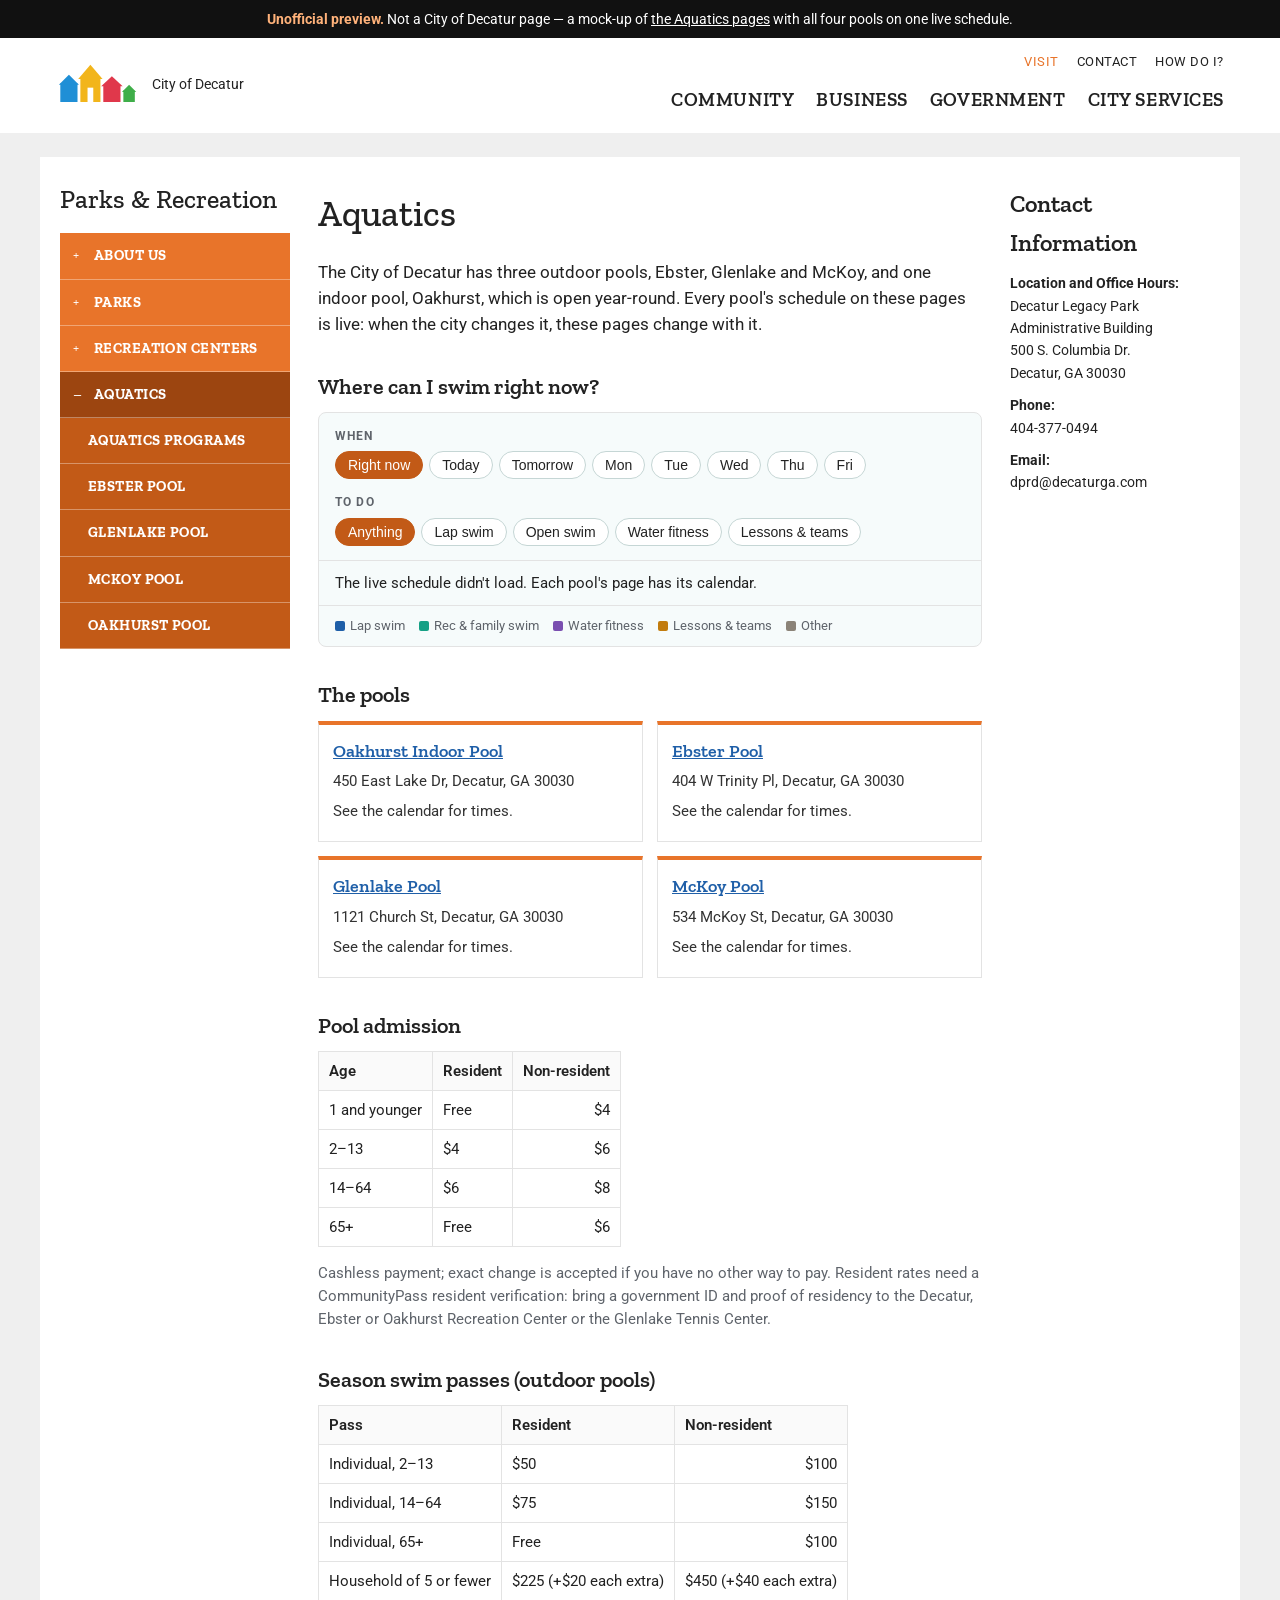
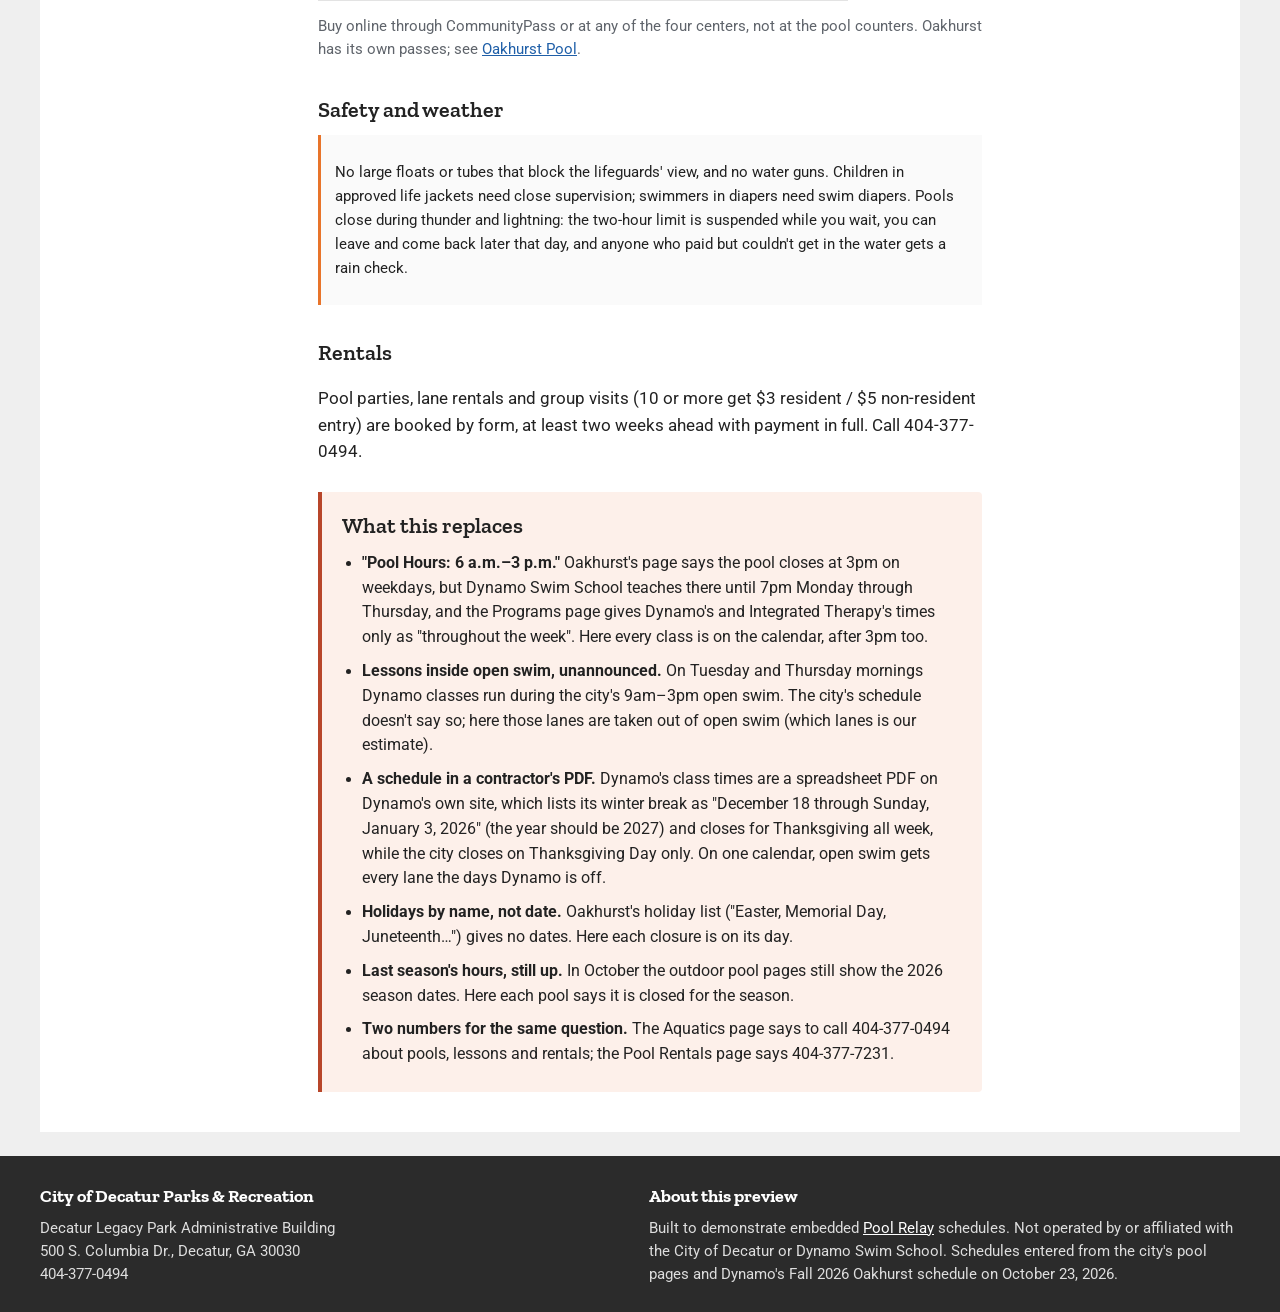
==== index.html @ ba6a2b8f "Decatur Aquatics preview: six pages on live schedules Co-Authored-By: Claude Opus 5.5 <noreply@anthr" ====
<!doctype html>
<!-- UNOFFICIAL PREVIEW. Not a City of Decatur website. A mock-up of https://www.decaturga.com/parksrec/page/aquatics
     with all four city pools on one live Pool Relay schedule. -->
<html lang="en">
<head>
<meta charset="utf-8">
<meta name="viewport" content="width=device-width, initial-scale=1">
<meta name="robots" content="noindex, nofollow">
<title>Aquatics | Decatur GA preview</title>
<link rel="preconnect" href="https://fonts.googleapis.com"><link rel="preconnect" href="https://fonts.gstatic.com" crossorigin>
<link href="https://fonts.googleapis.com/css2?family=Roboto:wght@400;500;700&family=Zilla+Slab:wght@500;600;700&display=swap" rel="stylesheet">
<link rel="stylesheet" href="style.css">
</head>
<body>
<div class="preview-note"><b>Unofficial preview.</b> Not a City of Decatur page &mdash; a mock-up of <a href="https://www.decaturga.com/parksrec/page/aquatics" target="_blank" rel="noopener noreferrer">the Aquatics pages</a> with all four pools on one live schedule.</div>
<header class="site"><div class="hdr">
  <a class="brand" href="index.html"><svg viewBox="0 0 120 70" role="img" aria-label="City of Decatur"><rect x="6" y="34" width="24" height="26" fill="#1f8fd6"/><path d="M4 36 18 22 32 36z" fill="#1f8fd6"/>
<rect x="34" y="26" width="28" height="34" fill="#f2b51b"/><path d="M31 28 48 8 65 28z" fill="#f2b51b"/><rect x="44" y="40" width="8" height="20" fill="#fff"/>
<rect x="66" y="36" width="24" height="24" fill="#e0384b"/><path d="M63 38 78 24 93 38z" fill="#e0384b"/><rect x="94" y="44" width="16" height="16" fill="#3fae49"/>
<path d="M92 46 102 36 112 46z" fill="#3fae49"/></svg><span>City of Decatur</span></a>
  <div class="right"><div class="util"><span>Visit</span><span>Contact</span><span>How do I?</span></div>
    <nav aria-label="Main"><span>Community</span><span>Business</span><span>Government</span><span>City Services</span></nav></div>
</div></header>
<div class="page">
  <aside class="side"><h2>Parks &amp; Recreation</h2><nav aria-label="Parks and Recreation"><a class="" href="#">About Us</a><a class="" href="#">Parks</a><a class="" href="#">Recreation Centers</a><a class=" open here" href="index.html">Aquatics</a><a class="sub" href="aquatics-programs.html">Aquatics Programs</a><a class="sub" href="ebster-pool.html">Ebster Pool</a><a class="sub" href="glenlake-pool.html">Glenlake Pool</a><a class="sub" href="mckoy-pool.html">McKoy Pool</a><a class="sub" href="oakhurst-pool.html">Oakhurst Pool</a></nav></aside>
  <main class="main"><h1>Aquatics</h1>
    <p class="lede">The City of Decatur has three outdoor pools, Ebster, Glenlake and McKoy, and one indoor pool, Oakhurst, which is open
      year-round. Every pool's schedule on these pages is live: when the city changes it, these pages change with it.</p>
    <h2 id="find">Where can I swim right now?</h2>
    <div id="finder" class="finder" data-view="vs5xjGaSs6tySEOx9atgBa,ZBmRARSf4O2gg8KPW9caEV,jnrkVpJQieo0lGIGlhs7v7,eP0CzodY7C1ejZGzDy5qqX" data-all-label="All pools"></div>
    <h2>The pools</h2>
    <div class="cards"><div class="card"><h3><a href="oakhurst-pool.html">Oakhurst Indoor Pool</a></h3><p class="small muted">450 East Lake Dr, Decatur, GA 30030</p>
  <p class="st" data-live="closures" data-view="vs5xjGaSs6tySEOx9atgBa" data-pool="oakhurst" data-label="Now" hidden></p>
  <p class="small" data-live="swims" data-view="vs5xjGaSs6tySEOx9atgBa" data-pool="oakhurst">…</p></div><div class="card"><h3><a href="ebster-pool.html">Ebster Pool</a></h3><p class="small muted">404 W Trinity Pl, Decatur, GA 30030</p>
  <p class="st" data-live="closures" data-view="ZBmRARSf4O2gg8KPW9caEV" data-pool="ebster" data-label="Now" hidden></p>
  <p class="small" data-live="swims" data-view="ZBmRARSf4O2gg8KPW9caEV" data-pool="ebster">…</p></div><div class="card"><h3><a href="glenlake-pool.html">Glenlake Pool</a></h3><p class="small muted">1121 Church St, Decatur, GA 30030</p>
  <p class="st" data-live="closures" data-view="jnrkVpJQieo0lGIGlhs7v7" data-pool="glenlake" data-label="Now" hidden></p>
  <p class="small" data-live="swims" data-view="jnrkVpJQieo0lGIGlhs7v7" data-pool="glenlake">…</p></div><div class="card"><h3><a href="mckoy-pool.html">McKoy Pool</a></h3><p class="small muted">534 McKoy St, Decatur, GA 30030</p>
  <p class="st" data-live="closures" data-view="eP0CzodY7C1ejZGzDy5qqX" data-pool="mckoy" data-label="Now" hidden></p>
  <p class="small" data-live="swims" data-view="eP0CzodY7C1ejZGzDy5qqX" data-pool="mckoy">…</p></div></div>

    <h2>Pool admission</h2>
    <table class="fees"><tr><th>Age</th><th>Resident</th><th>Non-resident</th></tr>
<tr><td>1 and younger</td><td>Free</td><td>$4</td></tr><tr><td>2–13</td><td>$4</td><td>$6</td></tr>
<tr><td>14–64</td><td>$6</td><td>$8</td></tr><tr><td>65+</td><td>Free</td><td>$6</td></tr></table>
<p class="small muted">Cashless payment; exact change is accepted if you have no other way to pay. Resident rates need a CommunityPass resident
verification: bring a government ID and proof of residency to the Decatur, Ebster or Oakhurst Recreation Center or the Glenlake Tennis Center.</p>
    <h2>Season swim passes (outdoor pools)</h2>
    <table class="fees"><tr><th>Pass</th><th>Resident</th><th>Non-resident</th></tr>
      <tr><td>Individual, 2–13</td><td>$50</td><td>$100</td></tr><tr><td>Individual, 14–64</td><td>$75</td><td>$150</td></tr>
      <tr><td>Individual, 65+</td><td>Free</td><td>$100</td></tr><tr><td>Household of 5 or fewer</td><td>$225 (+$20 each extra)</td><td>$450 (+$40 each extra)</td></tr></table>
    <p class="small muted">Buy online through CommunityPass or at any of the four centers, not at the pool counters. Oakhurst has its own passes; see <a href="oakhurst-pool.html">Oakhurst Pool</a>.</p>

    <h2>Safety and weather</h2>
    <div class="policy"><p>No large floats or tubes that block the lifeguards' view, and no water guns. Children in approved life jackets need close
      supervision; swimmers in diapers need swim diapers. Pools close during thunder and lightning: the two-hour limit is suspended while you wait, you
      can leave and come back later that day, and anyone who paid but couldn't get in the water gets a rain check.</p></div>

    <h2>Rentals</h2>
    <p>Pool parties, lane rentals and group visits (10 or more get $3 resident / $5 non-resident entry) are booked by form, at least two weeks ahead
      with payment in full. Call 404-377-0494.</p>

    <div class="replaces">
      <h2>What this replaces</h2>
      <ul>
        <li><b>"Pool Hours: 6 a.m.–3 p.m."</b> Oakhurst's page says the pool closes at 3pm on weekdays, but Dynamo Swim School teaches there until 7pm
          Monday through Thursday, and the Programs page gives Dynamo's and Integrated Therapy's times only as "throughout the week". Here every class
          is on the calendar, after 3pm too.</li>
        <li><b>Lessons inside open swim, unannounced.</b> On Tuesday and Thursday mornings Dynamo classes run during the city's 9am–3pm open swim. The
          city's schedule doesn't say so; here those lanes are taken out of open swim (which lanes is our estimate).</li>
        <li><b>A schedule in a contractor's PDF.</b> Dynamo's class times are a spreadsheet PDF on Dynamo's own site, which lists its winter break as
          "December 18 through Sunday, January 3, 2026" (the year should be 2027) and closes for Thanksgiving all week, while the city closes on Thanksgiving Day only.
          On one calendar, open swim gets every lane the days Dynamo is off.</li>
        <li><b>Holidays by name, not date.</b> Oakhurst's holiday list ("Easter, Memorial Day, Juneteenth…") gives no dates. Here each closure is on its day.</li>
        <li><b>Last season's hours, still up.</b> In October the outdoor pool pages still show the 2026 season dates. Here each pool says it is closed for the season.</li>
        <li><b>Two numbers for the same question.</b> The Aquatics page says to call 404-377-0494 about pools, lessons and rentals; the Pool Rentals page says 404-377-7231.</li>
      </ul>
    </div>
</main>
  <aside class="contact"><h2>Contact Information</h2><p><b>Location and Office Hours:</b>Decatur Legacy Park Administrative Building<br>500 S. Columbia Dr.<br>Decatur, GA 30030</p>
<p><b>Phone:</b>404-377-0494</p><p><b>Email:</b>dprd@decaturga.com</p></aside>
</div>
<footer class="site"><div class="in">
  <div><h4>City of Decatur Parks &amp; Recreation</h4><p>Decatur Legacy Park Administrative Building<br>500 S. Columbia Dr., Decatur, GA 30030<br>404-377-0494</p></div>
  <div><h4>About this preview</h4><p>Built to demonstrate embedded <a href="https://www.poolrelay.com" target="_blank" rel="noopener">Pool Relay</a> schedules. Not operated by or affiliated with the City of Decatur or Dynamo Swim School. Schedules entered from the city's pool pages and Dynamo's Fall 2026 Oakhurst schedule on October 23, 2026.</p></div>
</div></footer>
<script>window.POOLS = [{"slug": "oakhurst", "name": "Oakhurst Indoor Pool", "facility": "Oakhurst Indoor Pool", "area": "Decatur", "kind": "yearRound", "address": "450 East Lake Dr, Decatur, GA 30030", "phone": "404-378-2423", "href": "oakhurst-pool.html", "indoor": true}, {"slug": "ebster", "name": "Ebster Pool", "facility": "Ebster Pool", "area": "Decatur", "kind": "yearRound", "photo": "https://www.decaturga.com/sites/g/files/vyhlif13251/files/styles/full_node_primary/public/media/parksrec/image/26186/ebster_pool.jpg", "address": "404 W Trinity Pl, Decatur, GA 30030", "phone": "404-378-4906", "href": "ebster-pool.html"}, {"slug": "glenlake", "name": "Glenlake Pool", "facility": "Glenlake Pool", "area": "Decatur", "kind": "yearRound", "address": "1121 Church St, Decatur, GA 30030", "phone": "404-378-7671", "href": "glenlake-pool.html"}, {"slug": "mckoy", "name": "McKoy Pool", "facility": "McKoy Pool", "area": "Decatur", "kind": "yearRound", "photo": "https://www.decaturga.com/sites/g/files/vyhlif13251/files/styles/full_node_primary/public/media/parksrec/image/26191/mckoy_pool.jpg", "address": "534 McKoy St, Decatur, GA 30030", "phone": "", "href": "mckoy-pool.html"}];</script>
<script src="finder.js"></script>
</body>
</html>
---- style.css ----
/* City of Decatur Aquatics — a working preview of decaturga.com's Aquatics pages with all four pools on
   one live schedule. Chrome after the city's theme: white header with the rooftops mark, an orange
   accordion side menu, slab-serif headings over a plain sans. */
:root{
  --orange:#e8742a; --orange-d:#c25a17; --orange-dd:#9c4510; --blue:#1f5fa8; --ink:#222; --body:#333; --muted:#5f646b;
  --rule:#e3e3e3; --paper:#fff; --wash:#efefef; --cream:#fff7ef;
  --lap:#1f5fa8; --rec:#16a085; --fit:#7a4fb0; --learn:#c27c0e; --team:#b5485d; --other:#8b8378;
  --open:#1f7a45; --soon:#b56d07; --shut:#6f7780; --rust:#b8462a; --rust-d:#8c3018; --teal:#c25a17;
}
*{box-sizing:border-box}
html{-webkit-text-size-adjust:100%}
body{margin:0;background:var(--wash);color:var(--ink);font:16.5px/1.6 Roboto,system-ui,-apple-system,"Segoe UI",sans-serif}
a{color:var(--blue)}
h1,h2,h3,.hdr nav,.side h2{font-family:"Zilla Slab",Georgia,serif}
.preview-note{background:#111;color:#fff;font-size:13.5px;line-height:1.5;padding:9px 16px;text-align:center}
.preview-note b{color:#ffb27a} .preview-note a{color:#fff}
header.site{background:#fff}
.hdr{max-width:1200px;margin:0 auto;display:flex;align-items:center;gap:24px;padding:14px 16px 18px;flex-wrap:wrap}
.brand{display:flex;align-items:center;gap:10px;text-decoration:none;color:var(--ink)}
.brand svg{width:86px;height:auto}
.brand span{font-size:14px}
.hdr .right{margin-left:auto;display:flex;flex-direction:column;align-items:flex-end;gap:12px}
.hdr .util{display:flex;gap:18px;font-size:13px;letter-spacing:.04em;text-transform:uppercase}
.hdr .util span:first-child{color:var(--orange)}
.hdr nav{display:flex;gap:22px;font-size:19px;font-weight:600;letter-spacing:.03em;text-transform:uppercase}
.page{max-width:1200px;margin:24px auto;background:#fff;padding:28px 20px 40px;display:grid;grid-template-columns:230px minmax(0,1fr) 210px;gap:28px}
.side h2{font-size:26px;font-weight:500;margin:0 0 18px;line-height:1.15}
.side nav a{display:block;background:var(--orange);color:#fff;text-decoration:none;font-family:"Zilla Slab",Georgia,serif;font-weight:700;font-size:14.5px;
  text-transform:uppercase;letter-spacing:.03em;padding:11px 14px 11px 34px;border-bottom:1px solid rgba(255,255,255,.35);position:relative}
.side nav a::before{content:"+";position:absolute;left:13px;font-weight:400}
.side nav a.open::before{content:"–"}
.side nav a.sub{background:var(--orange-d);padding-left:28px}
.side nav a.sub::before{content:""}
.side nav a.here{background:var(--orange-dd)}
.main{min-width:0}
h1{font-size:clamp(28px,3.4vw,36px);font-weight:500;margin:0 0 14px;text-wrap:balance}
h2{font-size:22px;font-weight:600;margin:30px 0 8px;text-wrap:balance}
h3{font-size:18px;font-weight:600;margin:16px 0 4px}
.lede{max-width:70ch}
.muted{color:var(--muted)} .small{font-size:14.5px}
.contact h2{font-size:24px;margin:0 0 10px}
.contact{font-size:14px} .contact p{margin:0 0 10px} .contact b{display:block}
.top2{display:grid;grid-template-columns:minmax(0,1.35fr) minmax(0,1fr);gap:16px;align-items:start;margin:14px 0}
.top2 h2{margin:0 0 8px;font-size:19px}
.now{border:1px solid var(--rule);border-radius:4px;padding:14px 16px;background:#fafafa}
.hours{border:1px solid #f1d2bb;border-radius:4px;padding:14px 16px;background:var(--cream)}
.hours dl{display:grid;grid-template-columns:auto 1fr;gap:3px 14px;margin:0 0 8px}
.hours dt{font-weight:600} .hours dd{margin:0;font-variant-numeric:tabular-nums}
.adjusted ul{margin:4px 0 0;padding-left:18px;font-size:14.5px}
.closed{color:var(--rust-d);font-size:15px;margin:6px 0}
table.fees{border-collapse:collapse;width:100%;max-width:560px;font-size:15px;margin:8px 0}
table.fees th,table.fees td{border:1px solid var(--rule);padding:7px 10px;text-align:left}
table.fees th{background:#fafafa;font-weight:600}
table.fees td + td{font-variant-numeric:tabular-nums}
.cards{display:grid;grid-template-columns:repeat(auto-fit,minmax(220px,1fr));gap:14px;margin-top:8px}
.card{border:1px solid var(--rule);border-top:4px solid var(--orange);padding:12px 14px;background:#fff}
.card h3{margin:0 0 4px} .card p{margin:0 0 6px;font-size:15px;color:var(--body)}
.card .st{font-weight:700;font-size:14.5px}
.prog{border-collapse:collapse;width:100%;font-size:15px}
.prog th,.prog td{text-align:left;padding:7px 9px;border-top:1px solid var(--rule);vertical-align:top}
.prog th{white-space:nowrap}
.prog td.when{font-variant-numeric:tabular-nums}
table.lanes{border-collapse:collapse;width:100%;font-size:15px;font-variant-numeric:tabular-nums;min-width:540px}
table.lanes th,table.lanes td{text-align:left;padding:7px 9px;border-top:1px solid var(--rule);vertical-align:top}
table.lanes thead th{font-size:12.5px;letter-spacing:.07em;text-transform:uppercase;color:var(--muted);border-top:0;font-weight:600}
table.lanes tbody th{white-space:nowrap;color:var(--orange-dd);font-weight:700}
table.lanes .k{display:inline-block;width:8px;height:8px;border-radius:2px;margin-right:5px}
.tblwrap{overflow-x:auto}
.policy{background:#fafafa;border-left:3px solid var(--orange);padding:10px 14px;font-size:15px}
.replaces{margin-top:30px;background:#fdf0ea;border-left:4px solid var(--rust);padding:16px 20px;border-radius:0 4px 4px 0}
.replaces h2{margin-top:0}
.replaces ul{margin:0;padding-left:20px}
.replaces li{margin-bottom:9px;max-width:80ch;font-size:15.5px}
footer.site{background:#2b2b2b;color:#ddd;padding:26px 16px;font-size:14.5px}
footer.site .in{max-width:1200px;margin:0 auto;display:grid;grid-template-columns:repeat(auto-fit,minmax(220px,1fr));gap:18px}
footer.site h4{font-family:"Zilla Slab",Georgia,serif;margin:0 0 6px;color:#fff;font-size:18px}
footer.site p{margin:0} footer.site a{color:#fff}
@media (max-width:1000px){ .page{grid-template-columns:200px minmax(0,1fr)} .contact{grid-column:2} }
@media (max-width:760px){
  .hdr nav,.hdr .util{display:none} .page{grid-template-columns:1fr;margin:0;padding:18px 16px 30px} .side nav{display:none}
  .side h2{display:none} .contact{grid-column:auto} .top2{grid-template-columns:1fr}
}

/* ── The finder ─────────────────────────────────────────────────────────────── */
.finder{ border:1px solid var(--rule); border-radius:8px; background:#f6fbfb }
.finder .bar{ display:flex; flex-wrap:wrap; gap:14px 22px; padding:14px 16px; border-bottom:1px solid var(--rule) }
.finder fieldset{ border:0; margin:0; padding:0; min-width:0 }
.finder legend{ font-size:11.5px; font-weight:700; letter-spacing:.1em; text-transform:uppercase; color:var(--muted); margin-bottom:6px; padding:0 }
.chips{ display:flex; flex-wrap:wrap; gap:6px }
.chip{ border:1px solid #c5d6d5; background:#fff; border-radius:999px; padding:5px 12px; font-size:14px; cursor:pointer; color:var(--ink) }
.chip[aria-pressed="true"]{ background:var(--teal); border-color:var(--teal); color:#fff }
.chip:focus-visible{ outline:3px solid #f0a26e; outline-offset:1px }
.chip.near{ border-style:dashed }
.finder .summary{ padding:10px 16px; font-size:15px; display:flex; flex-wrap:wrap; gap:6px 16px; align-items:baseline; border-bottom:1px solid var(--rule) }
.finder .summary b{ font-size:17px }

.split{ display:grid; grid-template-columns:minmax(0,1.25fr) minmax(0,1fr); min-height:560px }
.results{ list-style:none; margin:0; padding:0; max-height:720px; overflow:auto; border-right:1px solid var(--rule) }
#map{ min-height:560px; height:100%; background:#e9e4dc }

.pool{ display:grid; grid-template-columns:76px minmax(0,1fr); gap:12px; padding:13px 16px; border-bottom:1px solid var(--rule); background:#fff }
.pool:hover, .pool.hl{ background:#eef8fb }
.pool .ph{ width:76px; height:58px; border-radius:4px; background:#ddd center/cover no-repeat }
.pool h3{ margin:0; font-size:16.5px; line-height:1.3 }
.pool h3 a{ color:var(--ink); text-decoration:none }
.pool h3 a:hover{ text-decoration:underline }
.pool .where{ font-size:13.5px; color:var(--muted) }
.pool .state{ margin:5px 0 0; font-size:14.5px; font-weight:700 }
.pool .state.open{ color:var(--open) }
.pool .state.soon{ color:var(--soon) }
.pool .state.shut{ color:var(--shut) }
.pool .state .dot{ display:inline-block; width:9px; height:9px; border-radius:50%; background:currentColor; margin-right:6px; vertical-align:1px }
.pool .state.open .dot{ animation:pulse 1.6s ease-in-out infinite }
@keyframes pulse{ 50%{ opacity:.35 } }
@media (prefers-reduced-motion:reduce){ .pool .state.open .dot{ animation:none } }
.pool .sess{ margin:6px 0 0; padding:0; list-style:none; font-size:14px; display:flex; flex-direction:column; gap:2px }
.pool .sess li{ display:flex; gap:8px; align-items:baseline }
.pool .sess .t{ font-variant-numeric:tabular-nums; min-width:118px; color:#3b362f }
.pool .sess .k{ display:inline-block; width:8px; height:8px; border-radius:2px; flex:none; transform:translateY(-1px) }
.pool .sess .n{ color:var(--muted); font-size:13px }
.pool .sess li.past{ opacity:.45 }
.pool .sess li.now .t{ font-weight:700; color:var(--open) }

.tl{ position:relative; height:12px; margin:8px 0 2px; background:#e6efee; border-radius:3px; overflow:hidden }
.tl i{ position:absolute; top:0; bottom:0; border-radius:2px; opacity:.9 }
.tl .nowline{ position:absolute; top:-2px; bottom:-2px; width:2px; background:var(--ink) }
.tlscale{ display:flex; justify-content:space-between; font-size:11px; color:var(--muted); font-variant-numeric:tabular-nums }

.legend{ display:flex; flex-wrap:wrap; gap:4px 14px; font-size:13px; color:var(--muted); padding:10px 16px }
.legend span::before{ content:""; display:inline-block; width:10px; height:10px; border-radius:2px; margin-right:5px; background:var(--c); vertical-align:-1px }
.legend span{ background:none }

.k-lap{ --c:var(--lap); background:var(--lap) } .k-rec{ --c:var(--rec); background:var(--rec) }
.k-fit{ --c:var(--fit); background:var(--fit) } .k-learn{ --c:var(--learn); background:var(--learn) }
.k-team{ --c:var(--team); background:var(--team) } .k-other{ --c:#8b8378; background:#8b8378 }

.empty{ padding:22px 16px; color:var(--muted) }
.later-h{ padding:10px 16px 6px; font-size:12px; font-weight:700; letter-spacing:.1em; text-transform:uppercase; color:var(--muted); background:#f1f6f6; border-bottom:1px solid var(--rule) }

/* ── Calendar frames ──────────────────────────────────────────────────────── */
.frame{ border:1px solid var(--rule); border-radius:4px; overflow:hidden; background:#fff; box-shadow:0 8px 22px rgba(60,40,25,.10) }
.frame iframe{ display:block; width:100%; border:0 }
.cal-foot{ font-size:14px; color:var(--muted); margin:8px 0 0 }

/* ── Static lists ─────────────────────────────────────────────────────────── */
.grid-list{ display:grid; grid-template-columns:repeat(auto-fill,minmax(230px,1fr)); gap:8px 18px; list-style:none; margin:0; padding:0; font-size:14.5px }
.grid-list li span{ display:block; color:var(--muted); font-size:13px }
details.more{ border:1px solid var(--rule); border-radius:4px; margin:12px 0; background:#fff }
details.more summary{ cursor:pointer; padding:11px 14px; font-weight:700; color:var(--rust-d) }
details.more > div{ padding:4px 16px 16px }
.fees{ display:grid; grid-template-columns:repeat(auto-fit,minmax(240px,1fr)); gap:16px }
.fees table{ border-collapse:collapse; width:100%; font-size:14.5px }
.fees td{ padding:4px 0; border-bottom:1px dotted var(--rule) }
.fees td:last-child{ text-align:right; font-variant-numeric:tabular-nums }

.replaces{ margin-top:26px; background:#fdf0ea; border-left:4px solid var(--rust); padding:16px 20px; border-radius:0 4px 4px 0 }
.replaces h2{ margin-top:0 }
.replaces ul{ margin:0; padding-left:20px }
.replaces li{ margin-bottom:9px; max-width:80ch }

/* ── One pool's page ──────────────────────────────────────────────────────── */
.back{ font-size:15px; display:inline-block; margin-bottom:12px }
.today{ border:1px solid var(--rule); border-radius:8px; background:#f7fbfe; padding:12px 16px; margin:18px 0 }
.today .pool{ padding:0; border:0; background:none; grid-template-columns:minmax(0,1fr) }
.today .pool:hover{ background:none }
.finding{ margin:22px 0 0; padding:14px 18px; border-left:4px solid var(--rust); background:#fdf0ea; font-size:15px }
.finding b{ color:var(--rust-d) }
.finding ul{ margin:8px 0 0; padding-left:20px }
.finding li{ margin-bottom:6px }
.btns{ display:flex; flex-wrap:wrap; gap:8px; margin:14px 0 0 }
.btns .btn{ display:inline-block; background:var(--teal); color:#fff; border-radius:5px; padding:8px 16px; font-size:15px; text-decoration:none }
.btns .btn.ghost{ background:#fff; color:var(--teal); border:1px solid var(--teal) }


.leaflet-popup-content{ font:14px/1.45 "PT Sans", system-ui, sans-serif; margin:10px 12px }
.leaflet-popup-content b{ font-size:15px }

@media (max-width:820px){
  .split{ grid-template-columns:1fr }
  .results{ max-height:none; border-right:0 }
  #map{ min-height:320px; height:320px; order:-1; border-bottom:1px solid var(--rule) }
}
@media (max-width:420px){
  .pool{ grid-template-columns:1fr }
  .pool .ph{ display:none }
  .pool .sess .t{ min-width:104px }
}

.now .pool{ grid-template-columns:minmax(0,1fr); padding:0; border:0; background:none }
.now .pool:hover{ background:none }

/* The board here has no map: one column of pools. */
.finder .split{ grid-template-columns:1fr; min-height:0 }
.finder #map{ display:none }
.finder .results{ border-right:0; max-height:none }
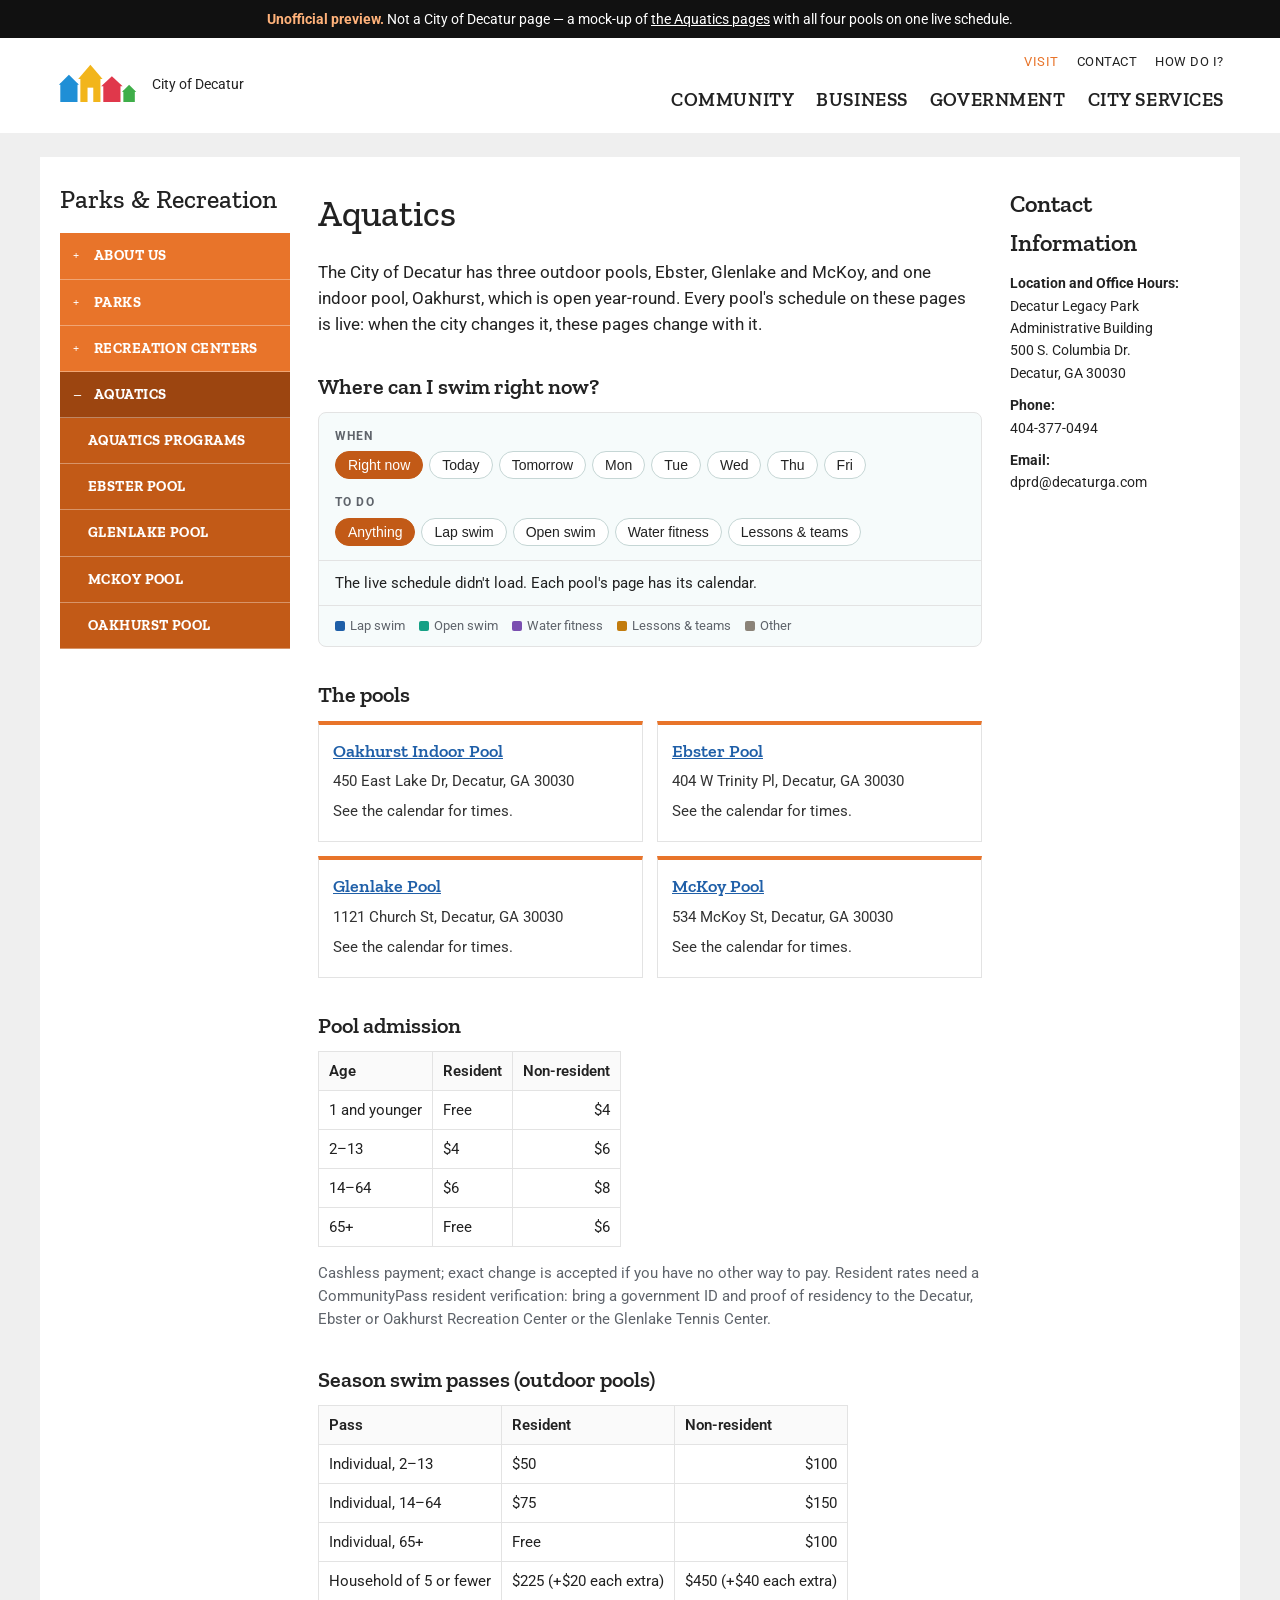
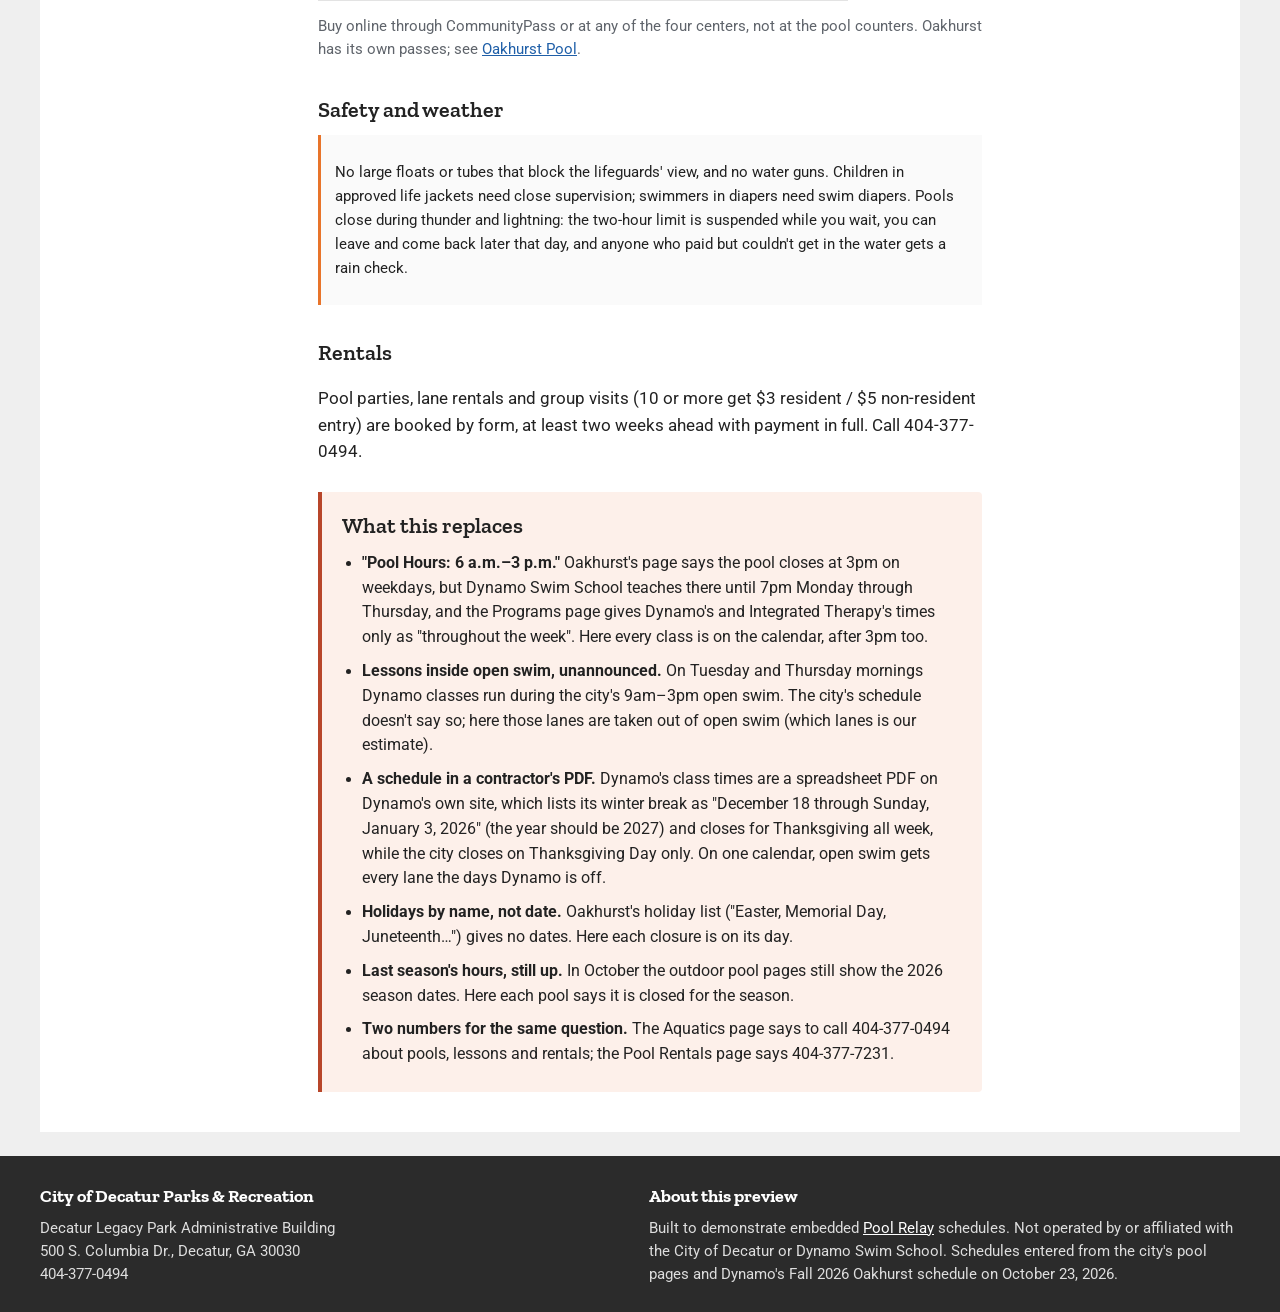
==== commit 537d217d: "Status counts public swims; closures read cleanly; classes listed one by one Co-Authored-By: Claude " ====
--- a/index.html
+++ b/index.html
@@ -30,13 +30,13 @@
     <div id="finder" class="finder" data-view="vs5xjGaSs6tySEOx9atgBa,ZBmRARSf4O2gg8KPW9caEV,jnrkVpJQieo0lGIGlhs7v7,eP0CzodY7C1ejZGzDy5qqX" data-all-label="All pools"></div>
     <h2>The pools</h2>
     <div class="cards"><div class="card"><h3><a href="oakhurst-pool.html">Oakhurst Indoor Pool</a></h3><p class="small muted">450 East Lake Dr, Decatur, GA 30030</p>
-  <p class="st" data-live="closures" data-view="vs5xjGaSs6tySEOx9atgBa" data-pool="oakhurst" data-label="Now" hidden></p>
+  <p class="st" data-live="closures" data-view="vs5xjGaSs6tySEOx9atgBa" data-pool="oakhurst" data-label="Closed" hidden></p>
   <p class="small" data-live="swims" data-view="vs5xjGaSs6tySEOx9atgBa" data-pool="oakhurst">…</p></div><div class="card"><h3><a href="ebster-pool.html">Ebster Pool</a></h3><p class="small muted">404 W Trinity Pl, Decatur, GA 30030</p>
-  <p class="st" data-live="closures" data-view="ZBmRARSf4O2gg8KPW9caEV" data-pool="ebster" data-label="Now" hidden></p>
+  <p class="st" data-live="closures" data-view="ZBmRARSf4O2gg8KPW9caEV" data-pool="ebster" data-label="Closed" hidden></p>
   <p class="small" data-live="swims" data-view="ZBmRARSf4O2gg8KPW9caEV" data-pool="ebster">…</p></div><div class="card"><h3><a href="glenlake-pool.html">Glenlake Pool</a></h3><p class="small muted">1121 Church St, Decatur, GA 30030</p>
-  <p class="st" data-live="closures" data-view="jnrkVpJQieo0lGIGlhs7v7" data-pool="glenlake" data-label="Now" hidden></p>
+  <p class="st" data-live="closures" data-view="jnrkVpJQieo0lGIGlhs7v7" data-pool="glenlake" data-label="Closed" hidden></p>
   <p class="small" data-live="swims" data-view="jnrkVpJQieo0lGIGlhs7v7" data-pool="glenlake">…</p></div><div class="card"><h3><a href="mckoy-pool.html">McKoy Pool</a></h3><p class="small muted">534 McKoy St, Decatur, GA 30030</p>
-  <p class="st" data-live="closures" data-view="eP0CzodY7C1ejZGzDy5qqX" data-pool="mckoy" data-label="Now" hidden></p>
+  <p class="st" data-live="closures" data-view="eP0CzodY7C1ejZGzDy5qqX" data-pool="mckoy" data-label="Closed" hidden></p>
   <p class="small" data-live="swims" data-view="eP0CzodY7C1ejZGzDy5qqX" data-pool="mckoy">…</p></div></div>
 
     <h2>Pool admission</h2>
